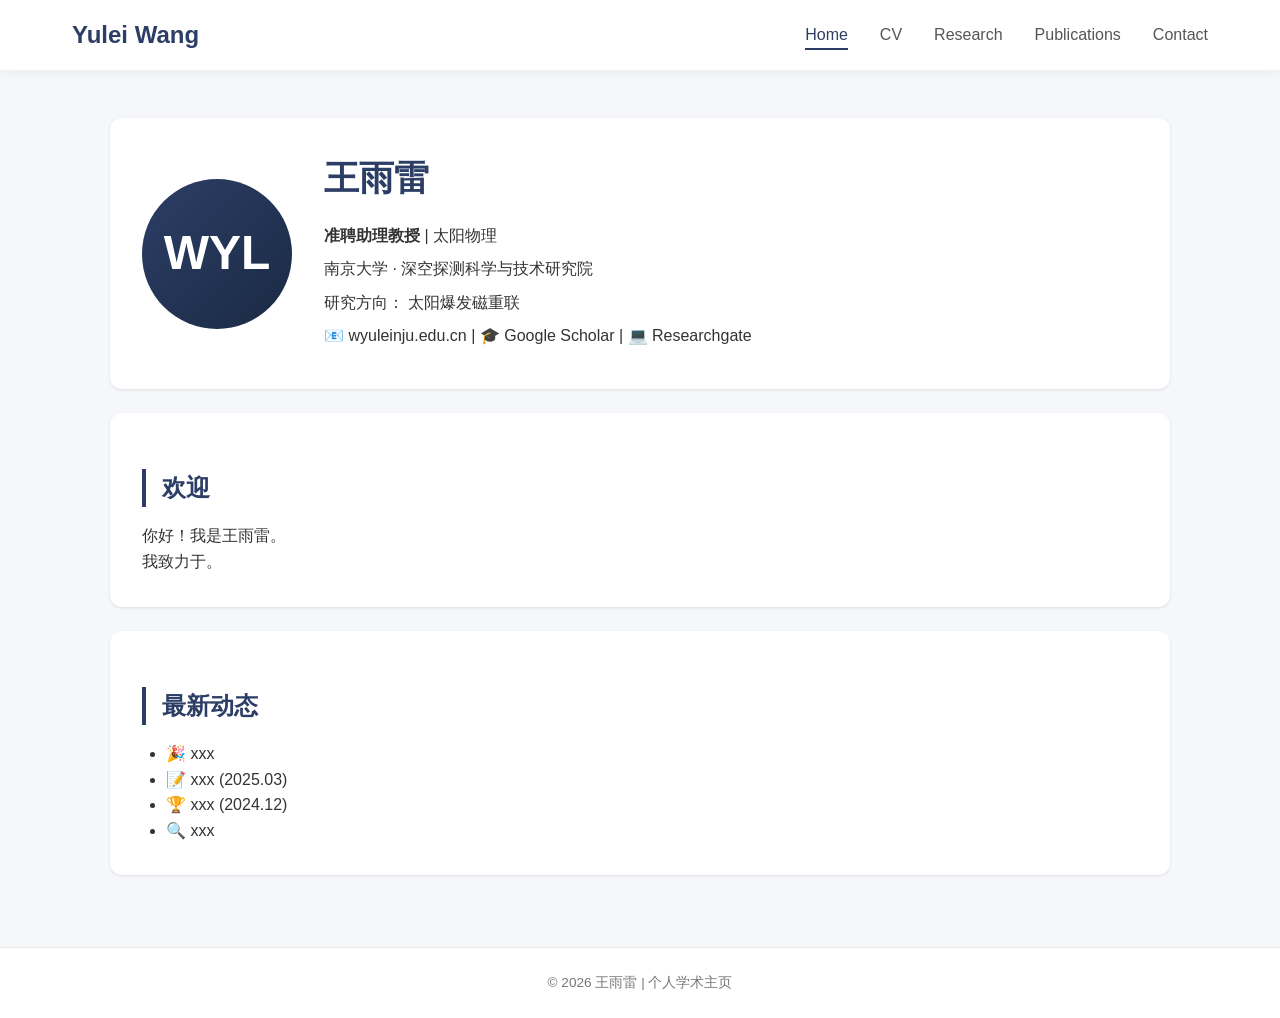
==== index.html @ 4219be76 "Update index.html" ====
<!DOCTYPE html>
<html lang="zh-CN">
<head>
    <meta charset="UTF-8">
    <meta name="viewport" content="width=device-width, initial-scale=1.0">
    <title>王雨雷 | 个人主页</title>
    <link rel="stylesheet" href="style.css">
</head>
<body>
    <header>
        <nav>
            <div class="logo"><a href="index.html">Yulei Wang</a></div>
            <ul class="nav-links">
                <li><a href="index.html" class="active">Home</a></li>
                <li><a href="cv.html">CV</a></li>
                <li><a href="research.html">Research</a></li>
                <li><a href="publications.html">Publications</a></li>
                <li><a href="contact.html">Contact</a></li>
            </ul>
        </nav>
    </header>

    <main>
        <div class="container">
            <div class="card">
                <div class="profile">
                    <div class="avatar">WYL</div>
                    <div class="bio">
                        <h1>王雨雷</h1>
                        <p><strong>准聘助理教授</strong> | 太阳物理</p>
                        <p>南京大学 · 深空探测科学与技术研究院</p>
                        <p>研究方向： 太阳爆发磁重联</p>
                        <p>📧 wyulei<AT>nju.edu.cn | 🎓 Google Scholar | 💻 Researchgate</p>
                    </div>
                </div>
            </div>

            <div class="card">
                <h2>欢迎</h2>
                <p>你好！我是王雨雷。</p>
                <p>我致力于。</p>
            </div>

            <div class="card">
                <h2>最新动态</h2>
                <ul style="margin-left: 1.5rem;">
                    <li>🎉 xxx</li>
                    <li>📝 xxx (2025.03)</li>
                    <li>🏆 xxx (2024.12)</li>
                    <li>🔍 xxx</li>
                </ul>
            </div>
        </div>
    </main>

    <footer>
        <p>© 2026 王雨雷 | 个人学术主页</p>
    </footer>
</body>
</html>
---- style.css ----
/* 全局样式 */
* {
    margin: 0;
    padding: 0;
    box-sizing: border-box;
}

body {
    font-family: -apple-system, BlinkMacSystemFont, 'Segoe UI', Roboto, 'Helvetica Neue', Arial, sans-serif;
    line-height: 1.6;
    color: #333;
    background-color: #f5f7fa;
}

.container {
    max-width: 1100px;
    margin: 0 auto;
    padding: 0 20px;
}

/* 导航栏 */
header {
    background-color: white;
    box-shadow: 0 2px 10px rgba(0,0,0,0.05);
    position: sticky;
    top: 0;
    z-index: 100;
}

nav {
    display: flex;
    justify-content: space-between;
    align-items: center;
    padding: 1rem 2rem;
    max-width: 1200px;
    margin: 0 auto;
}

.logo a {
    font-size: 1.5rem;
    font-weight: bold;
    color: #2c3e66;
    text-decoration: none;
}

.nav-links {
    display: flex;
    list-style: none;
    gap: 2rem;
}

.nav-links a {
    text-decoration: none;
    color: #555;
    font-weight: 500;
    transition: color 0.3s;
}

.nav-links a:hover,
.nav-links a.active {
    color: #2c3e66;
    border-bottom: 2px solid #2c3e66;
    padding-bottom: 5px;
}

/* 主内容区 */
main {
    min-height: calc(100vh - 140px);
    padding: 3rem 0;
}

/* 通用卡片样式 */
.card {
    background: white;
    border-radius: 12px;
    padding: 2rem;
    margin-bottom: 1.5rem;
    box-shadow: 0 1px 3px rgba(0,0,0,0.1);
}

h1 {
    font-size: 2.2rem;
    color: #2c3e66;
    margin-bottom: 1rem;
}

h2 {
    font-size: 1.5rem;
    color: #2c3e66;
    margin: 1.5rem 0 1rem 0;
    border-left: 4px solid #2c3e66;
    padding-left: 1rem;
}

h3 {
    font-size: 1.2rem;
    color: #444;
    margin: 1rem 0 0.5rem 0;
}

/* 个人资料区域 */
.profile {
    display: flex;
    gap: 2rem;
    align-items: center;
    flex-wrap: wrap;
}

.avatar {
    width: 150px;
    height: 150px;
    background: linear-gradient(135deg, #2c3e66, #1a2a44);
    border-radius: 50%;
    display: flex;
    align-items: center;
    justify-content: center;
    color: white;
    font-size: 3rem;
    font-weight: bold;
}

.bio {
    flex: 1;
}

.bio p {
    margin: 0.5rem 0;
}

/* 研究条目和出版物 */
.research-item,
.pub-item {
    margin-bottom: 1.5rem;
    padding-bottom: 1.5rem;
    border-bottom: 1px solid #eee;
}

.research-item:last-child,
.pub-item:last-child {
    border-bottom: none;
}

.pub-title {
    font-weight: 600;
    color: #2c3e66;
}

.pub-authors {
    color: #555;
    font-size: 0.9rem;
}

.pub-venue {
    color: #777;
    font-size: 0.85rem;
    font-style: italic;
}

.pub-links a {
    color: #2c3e66;
    text-decoration: none;
    font-size: 0.85rem;
    margin-right: 1rem;
}

/* CV页面 */
.cv-section {
    margin-bottom: 2rem;
}

.cv-item {
    margin-bottom: 1rem;
}

.cv-date {
    font-weight: 600;
    color: #2c3e66;
    width: 100px;
    display: inline-block;
}

.cv-title {
    font-weight: 500;
}

/* 联系页面 */
.contact-info {
    display: flex;
    flex-direction: column;
    gap: 1rem;
}

.contact-row {
    display: flex;
    align-items: center;
    gap: 1rem;
    padding: 0.75rem;
    background: #f8f9fa;
    border-radius: 8px;
}

.contact-icon {
    font-size: 1.5rem;
    min-width: 50px;
}

/* 页脚 */
footer {
    background-color: white;
    text-align: center;
    padding: 1.5rem;
    color: #777;
    font-size: 0.85rem;
    border-top: 1px solid #eaeaea;
}

/* 响应式 */
@media (max-width: 768px) {
    nav {
        flex-direction: column;
        gap: 1rem;
    }
    
    .nav-links {
        gap: 1rem;
        flex-wrap: wrap;
        justify-content: center;
    }
    
    .profile {
        flex-direction: column;
        text-align: center;
    }
    
    .cv-date {
        display: block;
        margin-bottom: 0.25rem;
    }
}
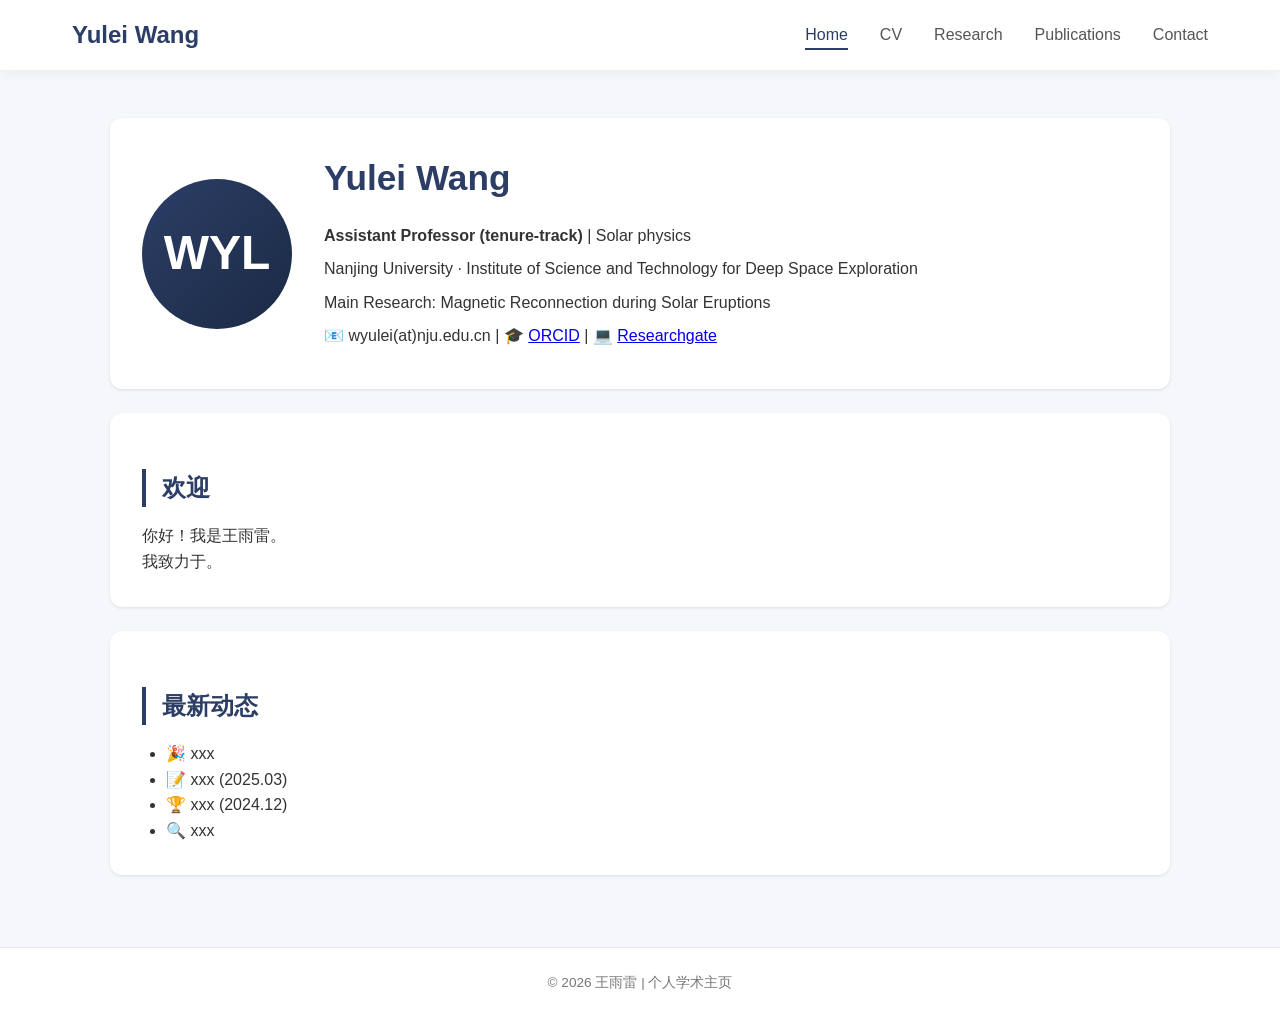
==== commit 255f3b58: "Update index.html" ====
--- a/index.html
+++ b/index.html
@@ -3,7 +3,7 @@
 <head>
     <meta charset="UTF-8">
     <meta name="viewport" content="width=device-width, initial-scale=1.0">
-    <title>王雨雷 | 个人主页</title>
+    <title>Yulei Wang | Homepage</title>
     <link rel="stylesheet" href="style.css">
 </head>
 <body>
@@ -26,11 +26,11 @@
                 <div class="profile">
                     <div class="avatar">WYL</div>
                     <div class="bio">
-                        <h1>王雨雷</h1>
-                        <p><strong>准聘助理教授</strong> | 太阳物理</p>
-                        <p>南京大学 · 深空探测科学与技术研究院</p>
-                        <p>研究方向： 太阳爆发磁重联</p>
-                        <p>📧 wyulei<AT>nju.edu.cn | 🎓 Google Scholar | 💻 Researchgate</p>
+                        <h1>Yulei Wang</h1>
+                        <p><strong>Assistant Professor (tenure-track)</strong> | Solar physics</p>
+                        <p>Nanjing University ·  Institute of Science and Technology for Deep Space Exploration</p>
+                        <p>Main Research: Magnetic Reconnection during Solar Eruptions</p>
+                        <p>📧 wyulei(at)nju.edu.cn | 🎓 <a href="https://orcid.org/0000-0001-9863-5917">ORCID</a> | 💻 <a href="https://www.researchgate.net/profile/Yulei-Wang-4">Researchgate</a></p>
                     </div>
                 </div>
             </div>
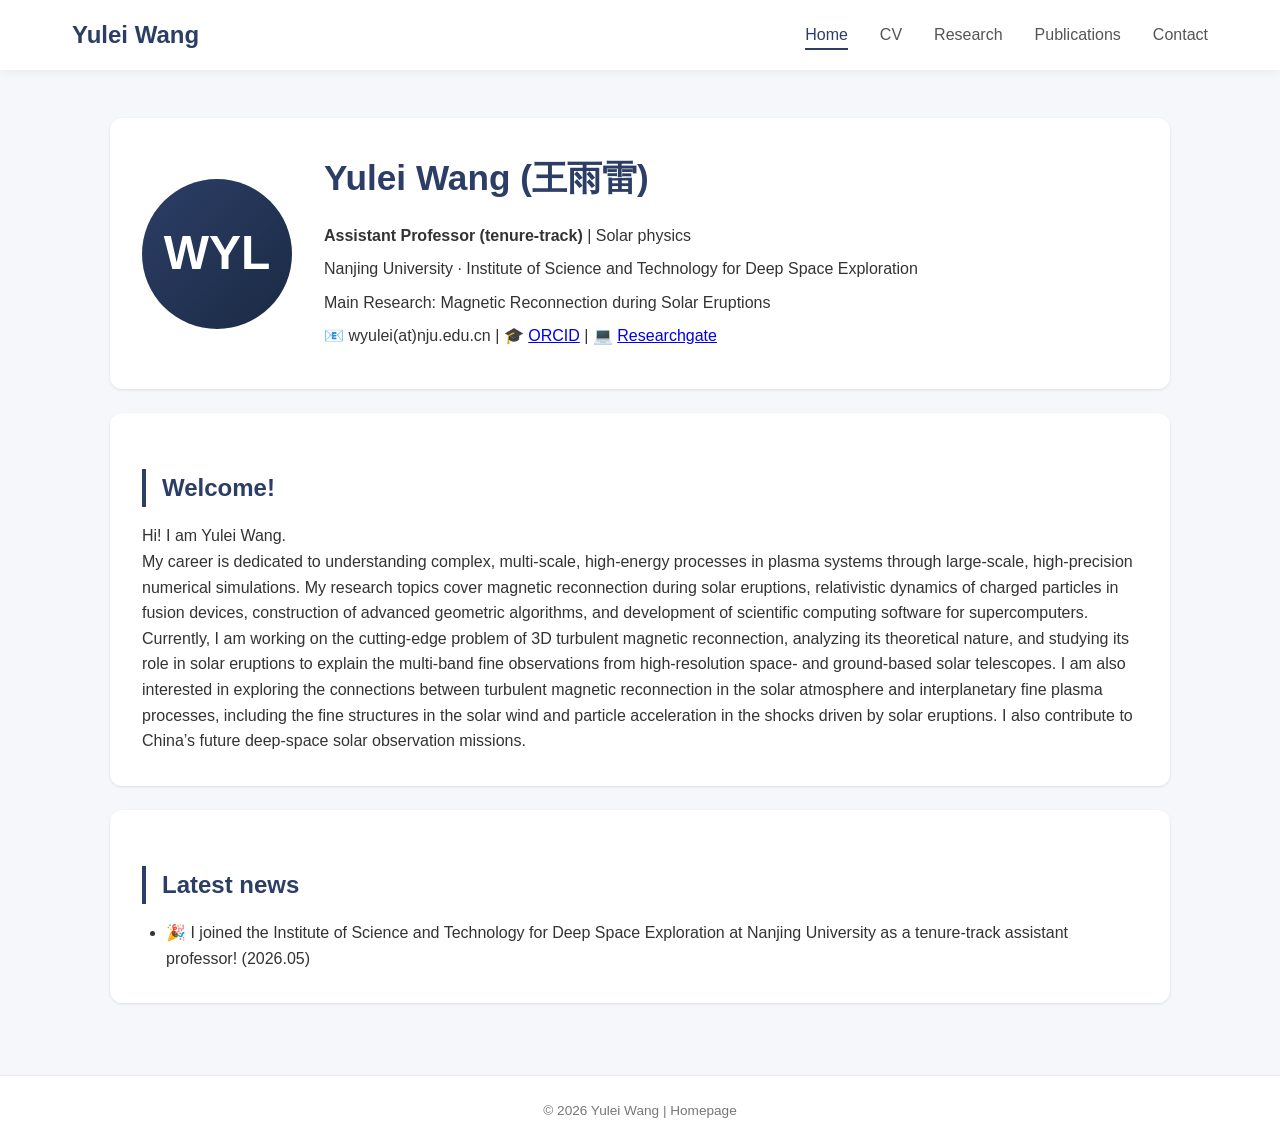
==== commit 9e98d779: "Update index.html" ====
--- a/index.html
+++ b/index.html
@@ -26,7 +26,7 @@
                 <div class="profile">
                     <div class="avatar">WYL</div>
                     <div class="bio">
-                        <h1>Yulei Wang</h1>
+                        <h1>Yulei Wang (王雨雷)</h1>
                         <p><strong>Assistant Professor (tenure-track)</strong> | Solar physics</p>
                         <p>Nanjing University ·  Institute of Science and Technology for Deep Space Exploration</p>
                         <p>Main Research: Magnetic Reconnection during Solar Eruptions</p>
@@ -36,25 +36,29 @@
             </div>
 
             <div class="card">
-                <h2>欢迎</h2>
-                <p>你好！我是王雨雷。</p>
-                <p>我致力于。</p>
+                <h2>Welcome!</h2>
+                <p>Hi! I am Yulei Wang. </p>
+                <p>My career is dedicated to understanding complex, multi-scale, high-energy processes in plasma systems through large-scale, high-precision numerical simulations. 
+                    My research topics cover magnetic reconnection during solar eruptions, relativistic dynamics of charged particles in fusion devices, construction of advanced geometric algorithms, 
+                    and development of scientific computing software for supercomputers.</p>
+                <p>Currently, I am working on the cutting-edge problem of 3D turbulent magnetic reconnection, analyzing its theoretical nature, 
+                    and studying its role in solar eruptions to explain the multi-band fine observations from high-resolution space- and ground-based solar telescopes. 
+                    I am also interested in exploring the connections between turbulent magnetic reconnection in the solar atmosphere and interplanetary fine plasma processes, 
+                    including the fine structures in the solar wind and particle acceleration in the shocks driven by solar eruptions.
+                    I also contribute to China’s future deep-space solar observation missions.</p>
             </div>
 
             <div class="card">
-                <h2>最新动态</h2>
+                <h2>Latest news</h2>
                 <ul style="margin-left: 1.5rem;">
-                    <li>🎉 xxx</li>
-                    <li>📝 xxx (2025.03)</li>
-                    <li>🏆 xxx (2024.12)</li>
-                    <li>🔍 xxx</li>
+                    <li>🎉 I joined the Institute of Science and Technology for Deep Space Exploration at Nanjing University as a tenure-track assistant professor! (2026.05)</li>
                 </ul>
             </div>
         </div>
     </main>
 
     <footer>
-        <p>© 2026 王雨雷 | 个人学术主页</p>
+        <p>© 2026 Yulei Wang | Homepage</p>
     </footer>
 </body>
 </html>
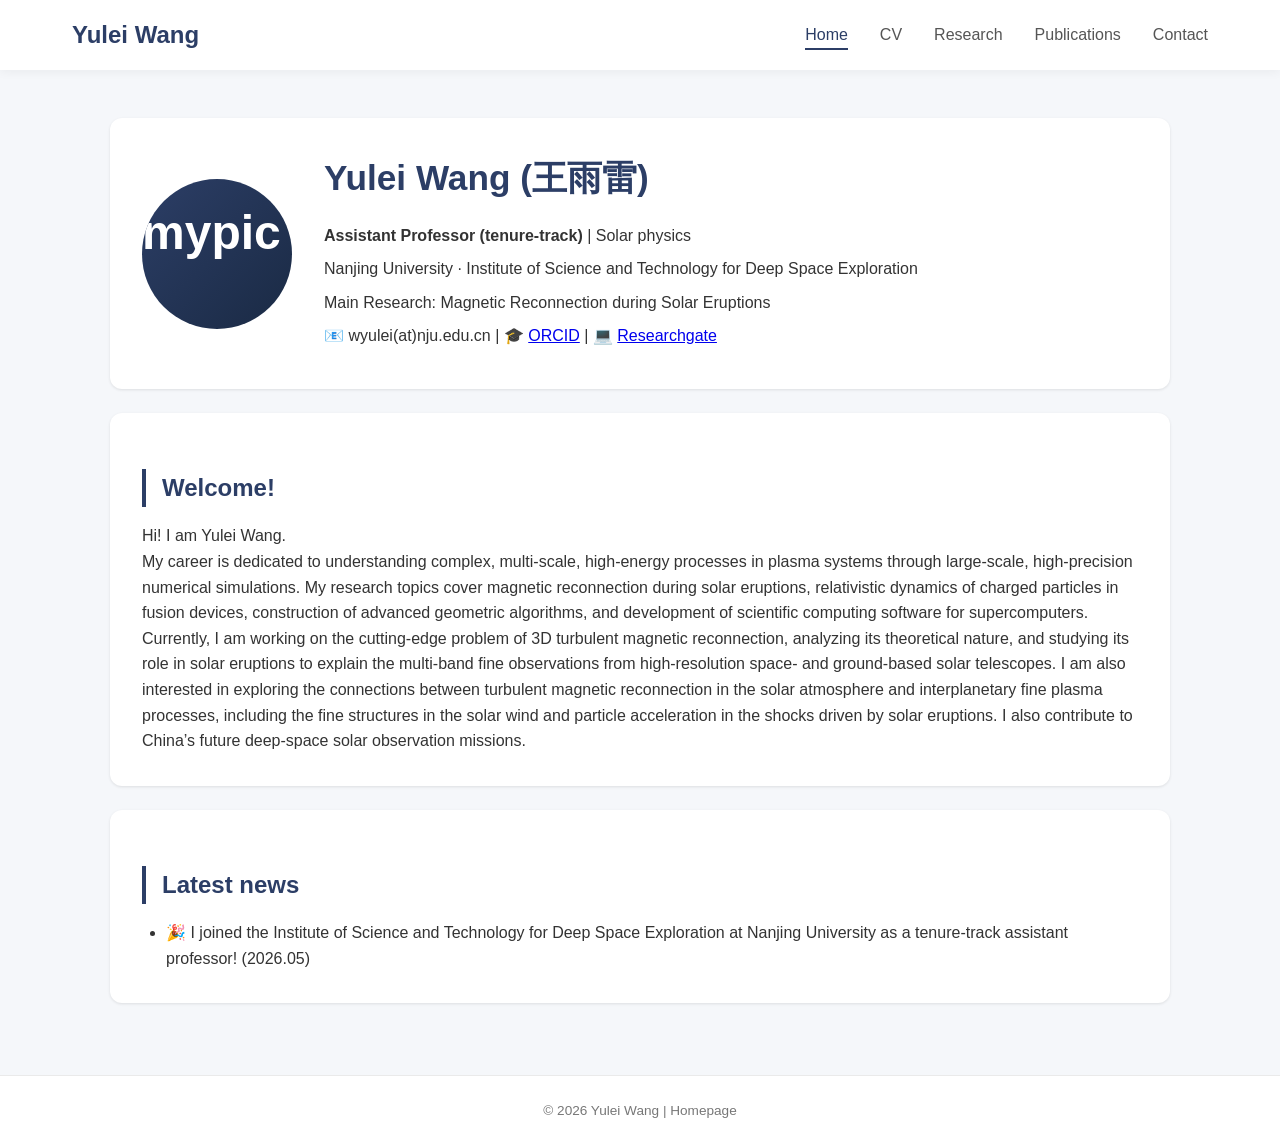
==== commit ba68f5b1: "Update index.html" ====
--- a/index.html
+++ b/index.html
@@ -24,7 +24,9 @@
         <div class="container">
             <div class="card">
                 <div class="profile">
-                    <div class="avatar">WYL</div>
+                    <div class="avatar">
+                        <img src="wyl.jpg" alt="mypic" style="width:100%; height:100%; border-radius:50%; object-fit:cover;">
+                    </div>
                     <div class="bio">
                         <h1>Yulei Wang (王雨雷)</h1>
                         <p><strong>Assistant Professor (tenure-track)</strong> | Solar physics</p>
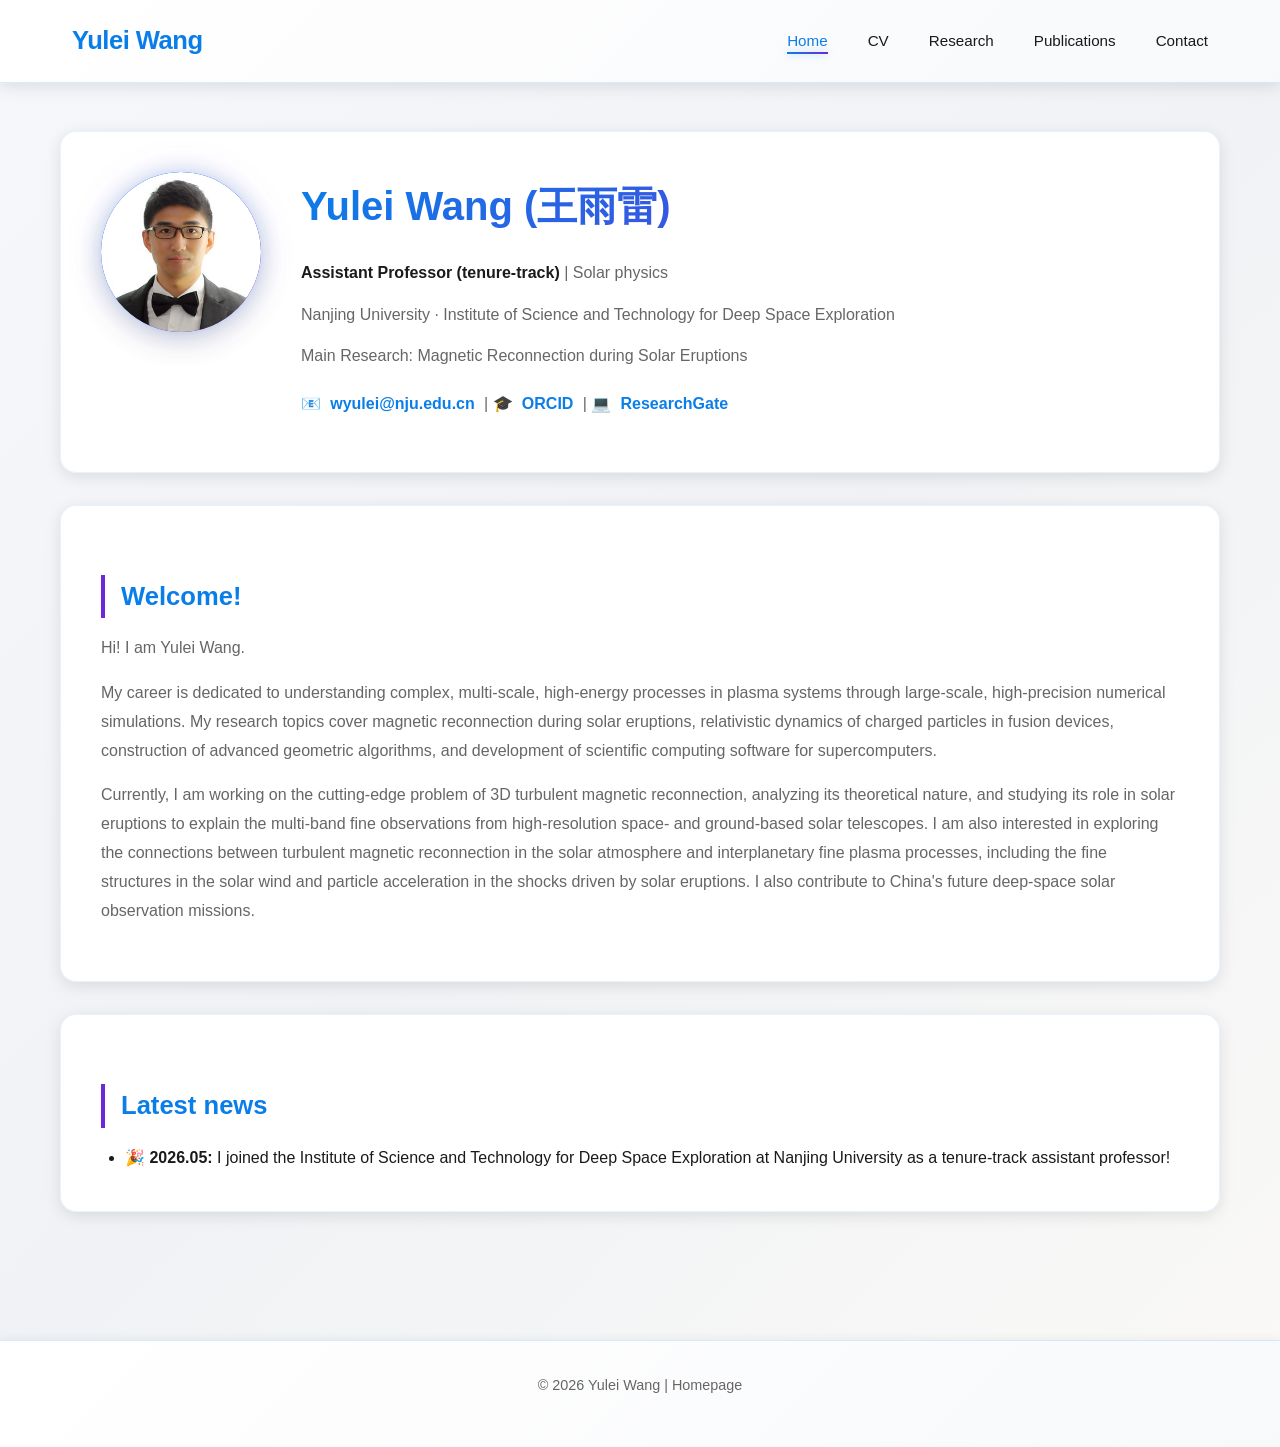
==== commit 21a3d235: "Optimized by copilot with the model CLaude Haiku 4.5" ====
--- a/index.html
+++ b/index.html
@@ -25,35 +25,33 @@
             <div class="card">
                 <div class="profile">
                     <div class="avatar">
-                        <img src="wyl.jpg" alt="mypic" style="width:100%; height:100%; border-radius:50%; object-fit:cover;">
+                        <img src="wyl.jpg" alt="Yulei Wang">
                     </div>
                     <div class="bio">
                         <h1>Yulei Wang (王雨雷)</h1>
                         <p><strong>Assistant Professor (tenure-track)</strong> | Solar physics</p>
-                        <p>Nanjing University ·  Institute of Science and Technology for Deep Space Exploration</p>
+                        <p>Nanjing University · Institute of Science and Technology for Deep Space Exploration</p>
                         <p>Main Research: Magnetic Reconnection during Solar Eruptions</p>
-                        <p>📧 wyulei(at)nju.edu.cn | 🎓 <a href="https://orcid.org/0000-0001-9863-5917">ORCID</a> | 💻 <a href="https://www.researchgate.net/profile/Yulei-Wang-4">Researchgate</a></p>
+                        <p style="margin-top: 1.2rem;">
+                            📧 <a href="mailto:wyulei@nju.edu.cn">wyulei@nju.edu.cn</a> | 
+                            🎓 <a href="https://orcid.org/0000-0001-9863-5917" target="_blank">ORCID</a> | 
+                            💻 <a href="https://www.researchgate.net/profile/Yulei-Wang-4" target="_blank">ResearchGate</a>
+                        </p>
                     </div>
                 </div>
             </div>
 
             <div class="card">
                 <h2>Welcome!</h2>
-                <p>Hi! I am Yulei Wang. </p>
-                <p>My career is dedicated to understanding complex, multi-scale, high-energy processes in plasma systems through large-scale, high-precision numerical simulations. 
-                    My research topics cover magnetic reconnection during solar eruptions, relativistic dynamics of charged particles in fusion devices, construction of advanced geometric algorithms, 
-                    and development of scientific computing software for supercomputers.</p>
-                <p>Currently, I am working on the cutting-edge problem of 3D turbulent magnetic reconnection, analyzing its theoretical nature, 
-                    and studying its role in solar eruptions to explain the multi-band fine observations from high-resolution space- and ground-based solar telescopes. 
-                    I am also interested in exploring the connections between turbulent magnetic reconnection in the solar atmosphere and interplanetary fine plasma processes, 
-                    including the fine structures in the solar wind and particle acceleration in the shocks driven by solar eruptions.
-                    I also contribute to China’s future deep-space solar observation missions.</p>
+                <p>Hi! I am Yulei Wang.</p>
+                <p>My career is dedicated to understanding complex, multi-scale, high-energy processes in plasma systems through large-scale, high-precision numerical simulations. My research topics cover magnetic reconnection during solar eruptions, relativistic dynamics of charged particles in fusion devices, construction of advanced geometric algorithms, and development of scientific computing software for supercomputers.</p>
+                <p>Currently, I am working on the cutting-edge problem of 3D turbulent magnetic reconnection, analyzing its theoretical nature, and studying its role in solar eruptions to explain the multi-band fine observations from high-resolution space- and ground-based solar telescopes. I am also interested in exploring the connections between turbulent magnetic reconnection in the solar atmosphere and interplanetary fine plasma processes, including the fine structures in the solar wind and particle acceleration in the shocks driven by solar eruptions. I also contribute to China's future deep-space solar observation missions.</p>
             </div>
 
             <div class="card">
                 <h2>Latest news</h2>
                 <ul style="margin-left: 1.5rem;">
-                    <li>🎉 I joined the Institute of Science and Technology for Deep Space Exploration at Nanjing University as a tenure-track assistant professor! (2026.05)</li>
+                    <li>🎉 <strong>2026.05:</strong> I joined the Institute of Science and Technology for Deep Space Exploration at Nanjing University as a tenure-track assistant professor!</li>
                 </ul>
             </div>
         </div>
--- a/style.css
+++ b/style.css
@@ -1,27 +1,59 @@
 /* 全局样式 */
+:root {
+    --primary-color: #0a7ee8;
+    --secondary-color: #6d28d9;
+    --accent-color: #d91e63;
+    --text-dark: #1a1a1a;
+    --text-light: #666666;
+    --bg-light: #f8f9fb;
+    --bg-lighter: #ffffff;
+    --border-color: #e0e0e0;
+    --glow-cyan: 0 0 20px rgba(10, 126, 232, 0.15);
+    --glow-purple: 0 0 20px rgba(109, 40, 217, 0.15);
+    --shadow-sm: 0 2px 8px rgba(0,0,0,0.08);
+    --shadow-md: 0 4px 16px rgba(0,0,0,0.1);
+    --shadow-lg: 0 10px 30px rgba(0,0,0,0.12);
+}
+
 * {
     margin: 0;
     padding: 0;
     box-sizing: border-box;
 }
 
+html {
+    scroll-behavior: smooth;
+}
+
 body {
-    font-family: -apple-system, BlinkMacSystemFont, 'Segoe UI', Roboto, 'Helvetica Neue', Arial, sans-serif;
-    line-height: 1.6;
-    color: #333;
-    background-color: #f5f7fa;
+    font-family: -apple-system, BlinkMacSystemFont, 'Segoe UI', 'Roboto', 'Oxygen', 'Ubuntu', 'Cantarell', 'Fira Sans', sans-serif;
+    line-height: 1.7;
+    color: var(--text-dark);
+    background: linear-gradient(135deg, #f5f7fa 0%, #f0f2f5 50%, #faf9f7 100%);
+    min-height: 100vh;
 }
 
 .container {
-    max-width: 1100px;
+    max-width: 1200px;
     margin: 0 auto;
     padding: 0 20px;
 }
 
+a {
+    color: var(--primary-color);
+    text-decoration: none;
+    transition: all 0.3s ease;
+}
+
+a:hover {
+    color: var(--secondary-color);
+}
+
 /* 导航栏 */
 header {
-    background-color: white;
-    box-shadow: 0 2px 10px rgba(0,0,0,0.05);
+    background: linear-gradient(135deg, #ffffff 0%, #f8f9fb 100%);
+    box-shadow: var(--shadow-md);
+    border-bottom: 1px solid rgba(10, 126, 232, 0.15);
     position: sticky;
     top: 0;
     z-index: 100;
@@ -31,36 +63,60 @@
     display: flex;
     justify-content: space-between;
     align-items: center;
-    padding: 1rem 2rem;
+    padding: 1.2rem 2rem;
     max-width: 1200px;
     margin: 0 auto;
 }
 
 .logo a {
-    font-size: 1.5rem;
-    font-weight: bold;
-    color: #2c3e66;
+    font-size: 1.6rem;
+    font-weight: 700;
+    color: var(--primary-color);
     text-decoration: none;
+    letter-spacing: -0.5px;
+    transition: transform 0.3s ease;
+}
+
+.logo a:hover {
+    transform: scale(1.05);
+    color: var(--secondary-color);
 }
 
 .nav-links {
     display: flex;
     list-style: none;
-    gap: 2rem;
+    gap: 2.5rem;
 }
 
 .nav-links a {
     text-decoration: none;
-    color: #555;
+    color: var(--text-dark);
     font-weight: 500;
-    transition: color 0.3s;
+    font-size: 0.95rem;
+    position: relative;
+    transition: color 0.3s ease;
+}
+
+.nav-links a::after {
+    content: '';
+    position: absolute;
+    width: 0;
+    height: 2px;
+    bottom: -5px;
+    left: 0;
+    background: linear-gradient(90deg, var(--primary-color), var(--secondary-color));
+    transition: width 0.3s ease;
+    box-shadow: 0 0 8px rgba(10, 126, 232, 0.4);
+}
+
+.nav-links a:hover::after,
+.nav-links a.active::after {
+    width: 100%;
 }
 
 .nav-links a:hover,
 .nav-links a.active {
-    color: #2c3e66;
-    border-bottom: 2px solid #2c3e66;
-    padding-bottom: 5px;
+    color: var(--primary-color);
 }
 
 /* 主内容区 */
@@ -71,68 +127,138 @@
 
 /* 通用卡片样式 */
 .card {
-    background: white;
-    border-radius: 12px;
-    padding: 2rem;
-    margin-bottom: 1.5rem;
-    box-shadow: 0 1px 3px rgba(0,0,0,0.1);
+    background: rgba(255, 255, 255, 0.95);
+    border-radius: 16px;
+    padding: 2.5rem;
+    margin-bottom: 2rem;
+    box-shadow: var(--shadow-md);
+    transition: all 0.3s ease;
+    border: 1px solid rgba(10, 126, 232, 0.1);
+    backdrop-filter: blur(10px);
+}
+
+.card:hover {
+    transform: translateY(-4px);
+    box-shadow: var(--shadow-lg), var(--glow-cyan);
+    border-color: rgba(10, 126, 232, 0.3);
 }
 
 h1 {
-    font-size: 2.2rem;
-    color: #2c3e66;
-    margin-bottom: 1rem;
+    font-size: 2.5rem;
+    color: var(--primary-color);
+    margin-bottom: 1.2rem;
+    font-weight: 700;
+    background: linear-gradient(135deg, var(--primary-color), var(--secondary-color));
+    -webkit-background-clip: text;
+    -webkit-text-fill-color: transparent;
+    background-clip: text;
 }
 
 h2 {
-    font-size: 1.5rem;
-    color: #2c3e66;
-    margin: 1.5rem 0 1rem 0;
-    border-left: 4px solid #2c3e66;
+    font-size: 1.6rem;
+    color: var(--primary-color);
+    margin: 1.8rem 0 1rem 0;
     padding-left: 1rem;
+    border-left: 4px solid var(--secondary-color);
+    font-weight: 700;
 }
 
 h3 {
     font-size: 1.2rem;
-    color: #444;
-    margin: 1rem 0 0.5rem 0;
+    color: var(--primary-color);
+    margin: 1.2rem 0 0.6rem 0;
+    font-weight: 600;
+}
+
+p {
+    color: var(--text-light);
+    margin-bottom: 1rem;
+    line-height: 1.8;
 }
 
 /* 个人资料区域 */
 .profile {
     display: flex;
-    gap: 2rem;
-    align-items: center;
+    gap: 2.5rem;
+    align-items: flex-start;
     flex-wrap: wrap;
 }
 
 .avatar {
-    width: 150px;
-    height: 150px;
-    background: linear-gradient(135deg, #2c3e66, #1a2a44);
+    width: 160px;
+    height: 160px;
+    background: linear-gradient(135deg, var(--primary-color), var(--secondary-color));
     border-radius: 50%;
     display: flex;
     align-items: center;
     justify-content: center;
     color: white;
-    font-size: 3rem;
+    font-size: 3.5rem;
     font-weight: bold;
+    box-shadow: var(--shadow-lg), 0 0 20px rgba(10, 126, 232, 0.2), 0 0 40px rgba(109, 40, 217, 0.1);
+    flex-shrink: 0;
+    position: relative;
+    overflow: hidden;
+}
+
+.avatar::after {
+    content: '';
+    position: absolute;
+    inset: -4px;
+    border-radius: 50%;
+    background: linear-gradient(135deg, var(--secondary-color), var(--accent-color));
+    opacity: 0.1;
+    z-index: -1;
+}
+
+.avatar img {
+    width: 100%;
+    height: 100%;
+    object-fit: cover;
+    object-position: center;
+    border-radius: 50%;
 }
 
 .bio {
     flex: 1;
+    min-width: 250px;
+}
+
+.bio h1 {
+    margin-top: 0;
 }
 
 .bio p {
-    margin: 0.5rem 0;
+    margin: 0.8rem 0;
+    color: var(--text-light);
+}
+
+.bio p strong {
+    color: var(--text-dark);
+    font-weight: 600;
+}
+
+.bio a {
+    display: inline-block;
+    margin: 0 0.3rem;
+    font-weight: 600;
+    position: relative;
 }
 
 /* 研究条目和出版物 */
 .research-item,
 .pub-item {
-    margin-bottom: 1.5rem;
-    padding-bottom: 1.5rem;
-    border-bottom: 1px solid #eee;
+    margin-bottom: 1.8rem;
+    padding-bottom: 1.8rem;
+    border-bottom: 1px solid var(--border-color);
+    transition: all 0.3s ease;
+}
+
+.research-item:hover,
+.pub-item:hover {
+    padding-left: 1rem;
+    border-left: 3px solid var(--primary-color);
+    background: rgba(10, 126, 232, 0.05);
 }
 
 .research-item:last-child,
@@ -141,77 +267,137 @@
 }
 
 .pub-title {
-    font-weight: 600;
-    color: #2c3e66;
+    font-weight: 700;
+    color: var(--primary-color);
+    font-size: 1.1rem;
+    margin-bottom: 0.5rem;
 }
 
 .pub-authors {
-    color: #555;
+    color: var(--text-light);
     font-size: 0.9rem;
+    margin-bottom: 0.5rem;
 }
 
 .pub-venue {
-    color: #777;
+    color: var(--text-light);
     font-size: 0.85rem;
     font-style: italic;
+    margin-bottom: 0.5rem;
+}
+
+.pub-links {
+    margin-top: 0.8rem;
 }
 
 .pub-links a {
-    color: #2c3e66;
+    display: inline-block;
+    color: var(--primary-color);
     text-decoration: none;
     font-size: 0.85rem;
-    margin-right: 1rem;
+    margin-right: 1.2rem;
+    font-weight: 600;
+    position: relative;
+}
+
+.pub-links a::after {
+    content: '→';
+    margin-left: 0.3rem;
+    display: inline-block;
+    transition: transform 0.3s ease;
+}
+
+.pub-links a:hover::after {
+    transform: translateX(4px);
 }
 
 /* CV页面 */
 .cv-section {
-    margin-bottom: 2rem;
+    margin-bottom: 2.5rem;
 }
 
 .cv-item {
-    margin-bottom: 1rem;
+    margin-bottom: 1.5rem;
+    padding: 1.2rem;
+    background: linear-gradient(135deg, rgba(10, 126, 232, 0.05) 0%, rgba(109, 40, 217, 0.05) 100%);
+    border-radius: 10px;
+    border-left: 4px solid var(--primary-color);
+    transition: all 0.3s ease;
+}
+
+.cv-item:hover {
+    transform: translateX(8px);
+    box-shadow: var(--shadow-sm);
+    border-left-color: var(--accent-color);
+    background: linear-gradient(135deg, rgba(10, 126, 232, 0.08) 0%, rgba(109, 40, 217, 0.08) 100%);
 }
 
 .cv-date {
+    font-weight: 700;
+    color: var(--primary-color);
+    display: block;
+    font-size: 0.9rem;
+    margin-bottom: 0.4rem;
+}
+
+.cv-title {
     font-weight: 600;
-    color: #2c3e66;
-    width: 100px;
-    display: inline-block;
-}
-
-.cv-title {
-    font-weight: 500;
+    color: var(--text-dark);
+    line-height: 1.6;
 }
 
 /* 联系页面 */
 .contact-info {
     display: flex;
     flex-direction: column;
-    gap: 1rem;
+    gap: 1.2rem;
 }
 
 .contact-row {
     display: flex;
     align-items: center;
-    gap: 1rem;
-    padding: 0.75rem;
-    background: #f8f9fa;
-    border-radius: 8px;
+    gap: 1.5rem;
+    padding: 1.2rem 1.5rem;
+    background: linear-gradient(135deg, rgba(10, 126, 232, 0.05) 0%, rgba(109, 40, 217, 0.05) 100%);
+    border-radius: 12px;
+    border-left: 4px solid var(--primary-color);
+    transition: all 0.3s ease;
+}
+
+.contact-row:hover {
+    transform: translateX(8px);
+    box-shadow: var(--shadow-sm);
+    border-left-color: var(--accent-color);
+    background: linear-gradient(135deg, rgba(10, 126, 232, 0.08) 0%, rgba(109, 40, 217, 0.08) 100%);
 }
 
 .contact-icon {
-    font-size: 1.5rem;
+    font-size: 1.8rem;
     min-width: 50px;
+    display: flex;
+    align-items: center;
+    justify-content: center;
+}
+
+.contact-row strong {
+    color: var(--primary-color);
+    font-weight: 700;
 }
 
 /* 页脚 */
 footer {
-    background-color: white;
+    background: linear-gradient(135deg, #ffffff 0%, #f8f9fb 100%);
     text-align: center;
-    padding: 1.5rem;
-    color: #777;
-    font-size: 0.85rem;
-    border-top: 1px solid #eaeaea;
+    padding: 2rem;
+    color: var(--text-light);
+    font-size: 0.9rem;
+    margin-top: 3rem;
+    border-top: 1px solid rgba(10, 126, 232, 0.15);
+    box-shadow: 0 -1px 10px rgba(0, 0, 0, 0.05);
+}
+
+footer p {
+    color: var(--text-light);
 }
 
 /* 响应式 */
@@ -219,6 +405,7 @@
     nav {
         flex-direction: column;
         gap: 1rem;
+        padding: 1rem;
     }
     
     .nav-links {
@@ -229,11 +416,29 @@
     
     .profile {
         flex-direction: column;
+        align-items: center;
         text-align: center;
+    }
+    
+    .avatar {
+        width: 140px;
+        height: 140px;
     }
     
     .cv-date {
         display: block;
-        margin-bottom: 0.25rem;
-    }
-}+        margin-bottom: 0.4rem;
+    }
+    
+    h1 {
+        font-size: 2rem;
+    }
+    
+    h2 {
+        font-size: 1.3rem;
+    }
+    
+    .card {
+        padding: 1.5rem;
+    }
+}
